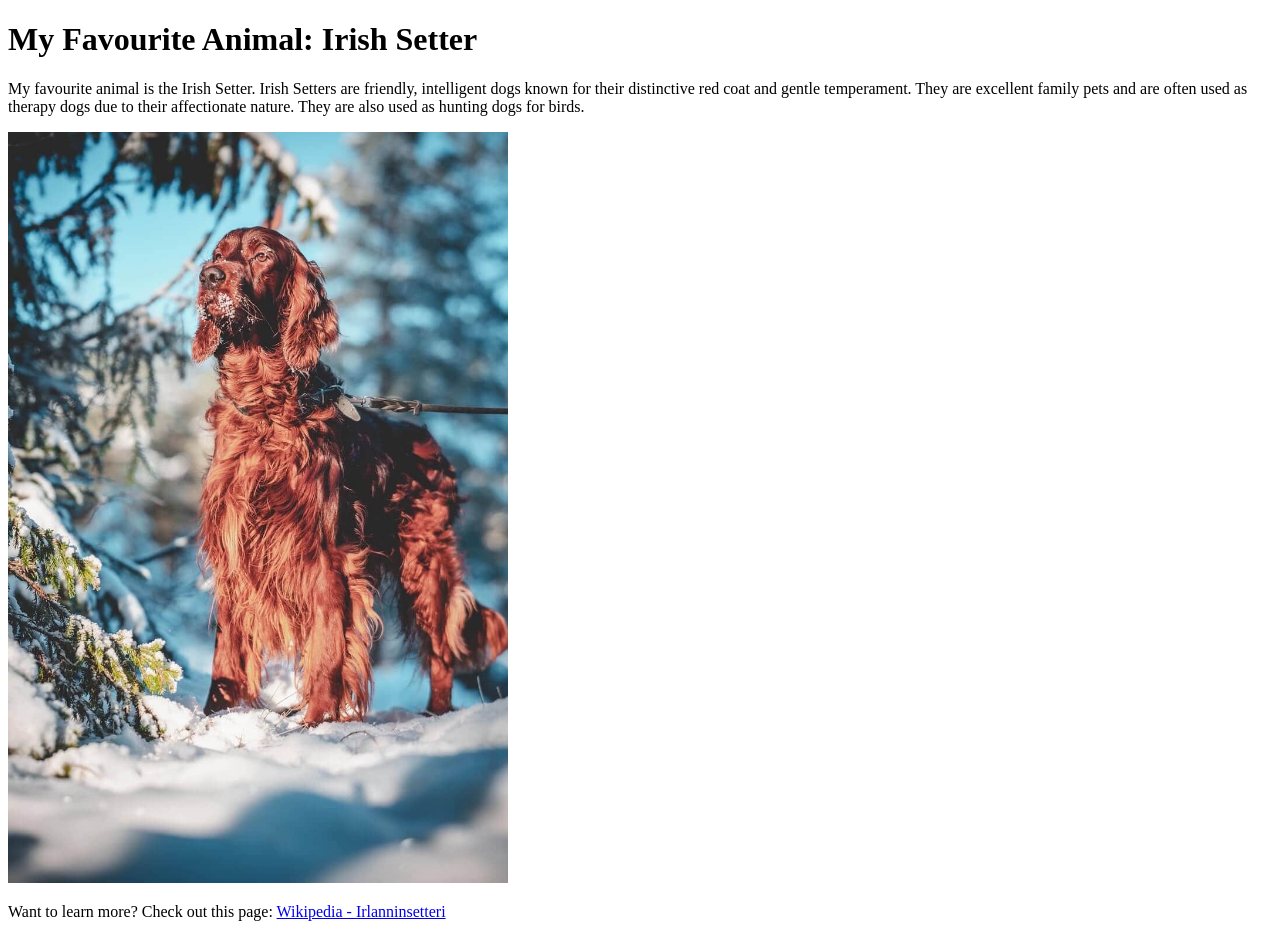
==== Workshop1/index.html @ 8278d097 "Exercise 1 - Irish Setter" ====
<!DOCTYPE html>
<html lang="en">
<head>
    <meta charset="UTF-8">
    <meta name="viewport" content="width=device-width, initial-scale=1.0">
    <title>Irish Setter</title>
</head>
<body>

    <h1>My Favourite Animal: Irish Setter</h1>

    <p>
        My favourite animal is the Irish Setter. Irish Setters are friendly, intelligent dogs known for their distinctive red coat and gentle temperament. They are excellent family pets and are often used as therapy dogs due to their affectionate nature. They are also used as hunting dogs for birds.
    </p>

    <img src="Punainen-Irlanninsetteri.jpg" alt="cool picture of said dog" width="500">

    <p>
        Want to learn more? Check out this page:
        <a href="https://fi.wikipedia.org/wiki/Irlanninsetteri" target="_blank">
            Wikipedia - Irlanninsetteri
        </a>
    </p>

</body>
</html>
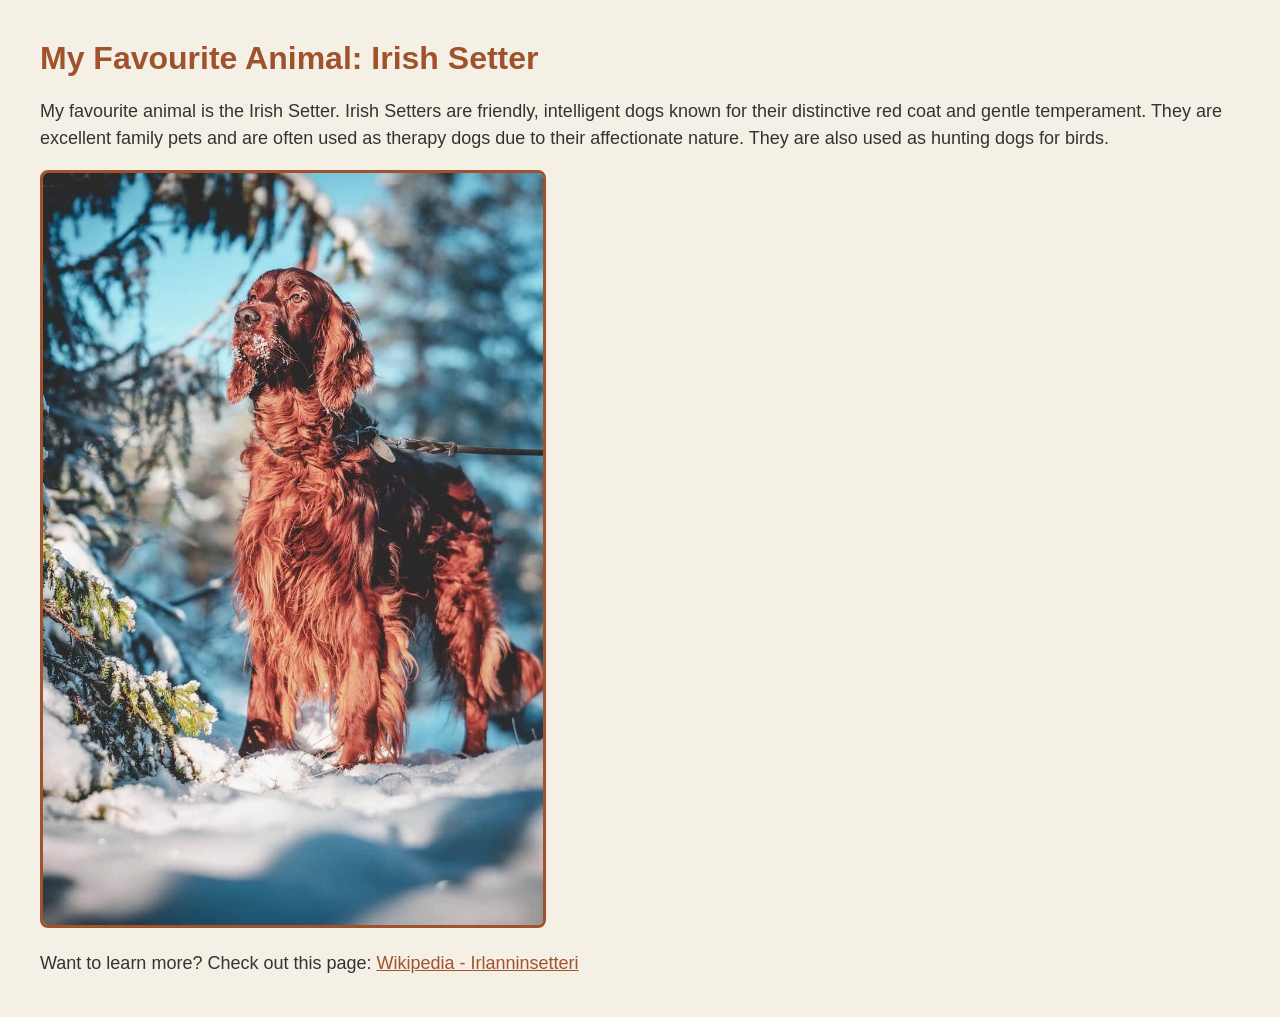
==== commit e4ed2b96: "added little css" ====
--- a/Workshop1/index.html
+++ b/Workshop1/index.html
@@ -4,6 +4,7 @@
     <meta charset="UTF-8">
     <meta name="viewport" content="width=device-width, initial-scale=1.0">
     <title>Irish Setter</title>
+    <link rel="stylesheet" href="styles.css"
 </head>
 <body>
 
--- a/Workshop1/styles.css
+++ b/Workshop1/styles.css
@@ -0,0 +1,24 @@
+body {
+    font-family: Arial, sans-serif;
+    background-color: #f5f0e6;
+    color: #333;
+    margin: 40px;
+}
+
+h1 {
+    color: #a0522d;
+}
+
+p {
+    font-size: 18px;
+    line-height: 1.5;
+}
+
+img {
+    border: 3px solid #a0522d;
+    border-radius: 8px;
+}
+
+a {
+    color: #a0522d;
+}
